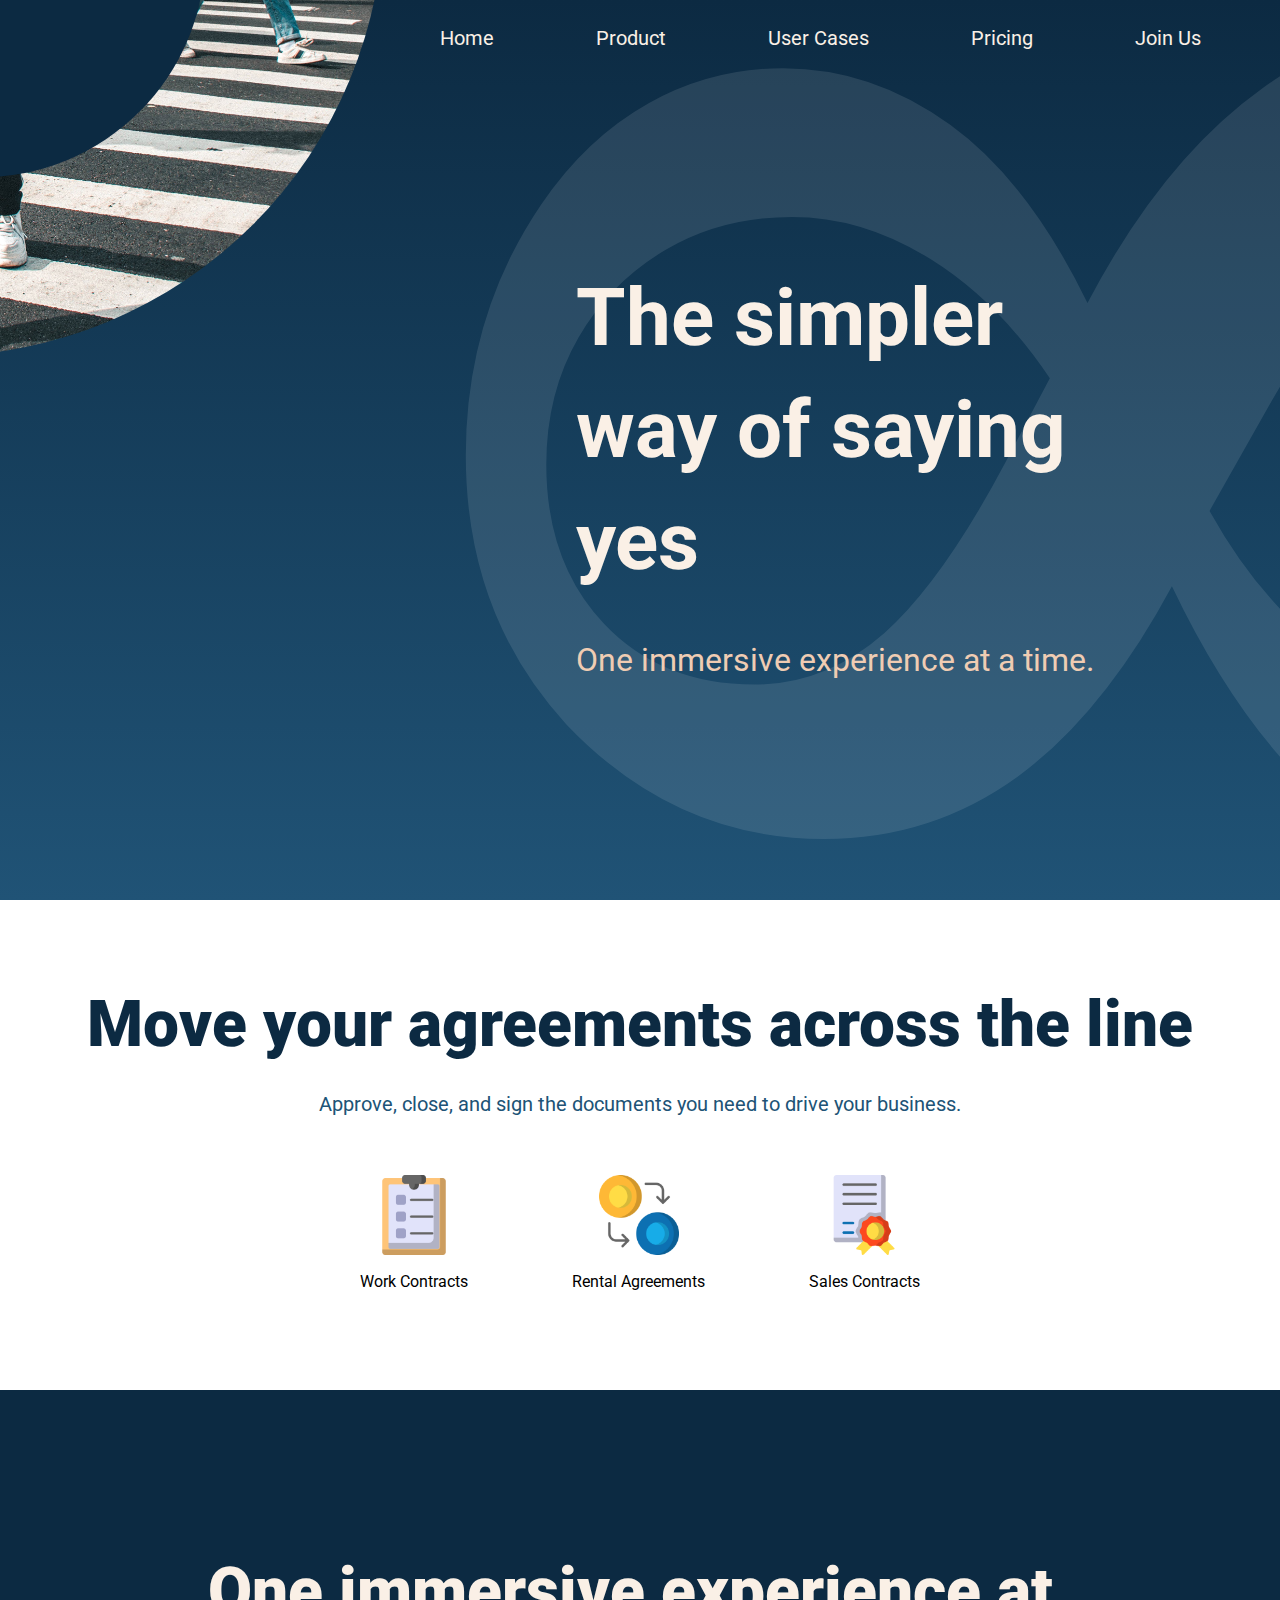
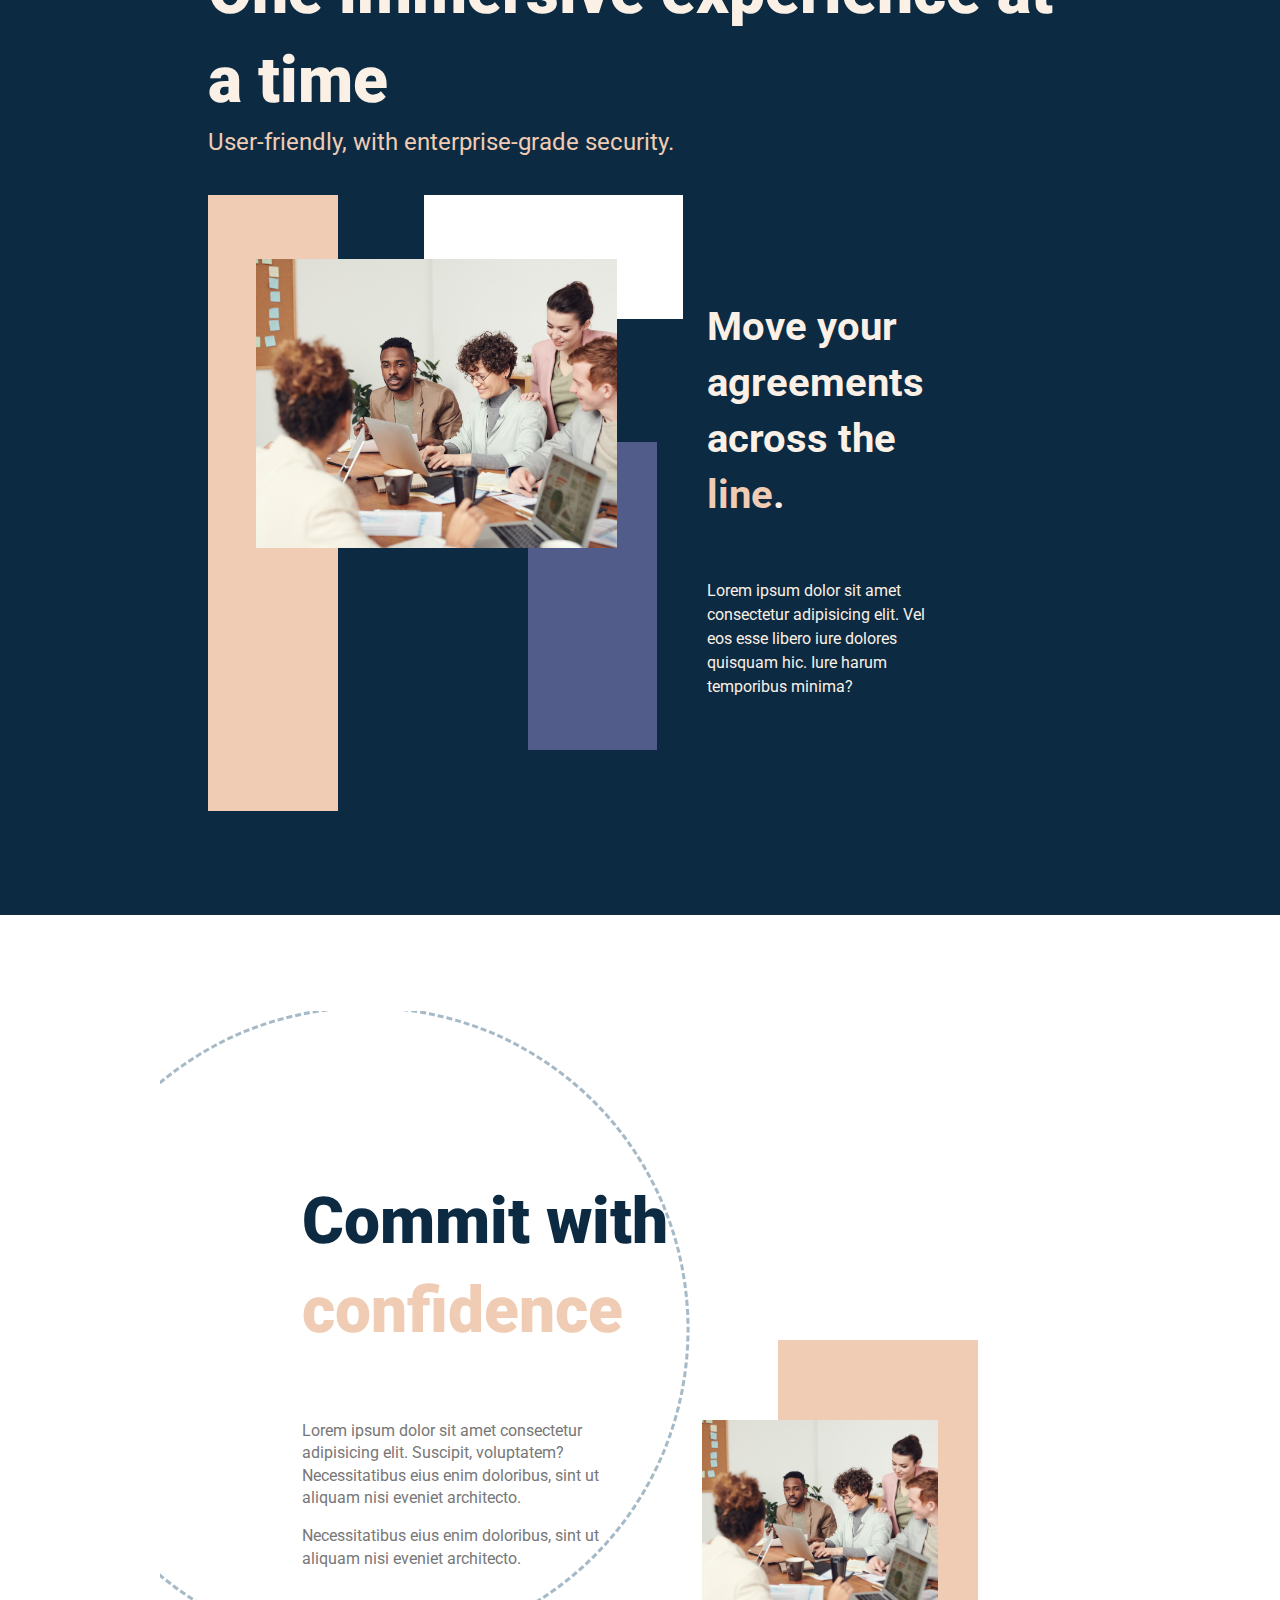
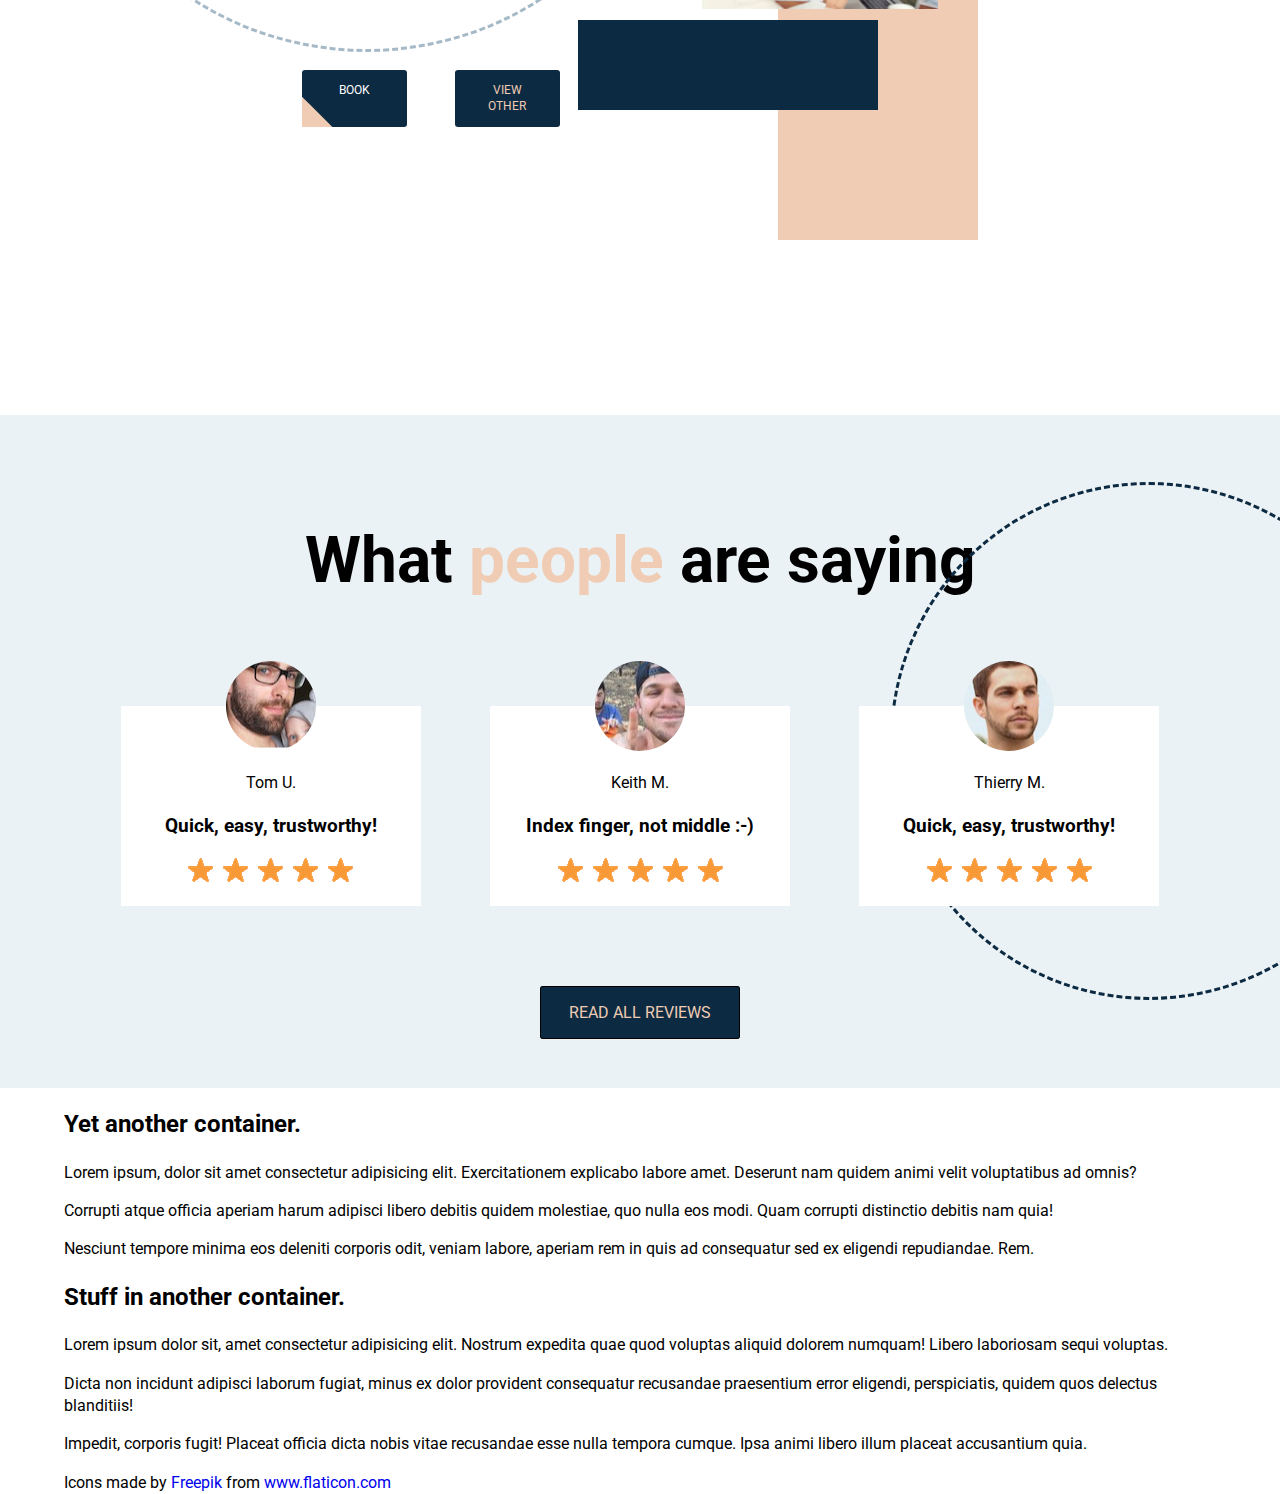
==== index.html @ a166f0db "first commit" ====
<!DOCTYPE html>
<html lang="en-US">
<head>
  <meta charset="UTF-8">
  <meta name="viewport" content="width=device-width, initial-scale=1.0">
  <meta http-equiv="x-ua-compatible" content="IE-edge">
  <link rel="stylesheet" href="styles/normalize.css">
  <link rel="stylesheet" href="styles/index.css">
  <link rel="icon" href="images/favicon.ico" type="image/x-icon" sizes="32x32">
  <link rel="preconnect" href="https://fonts.gstatic.com">
<link href="https://fonts.googleapis.com/css2?family=Libre+Baskerville:wght@400;700&display=swap" rel="stylesheet">
<link href="https://fonts.googleapis.com/css2?family=Roboto:wght@300;500;700;900&display=swap" rel="stylesheet"> 
  <title>CIH — Immersive Site</title>
</head>
<body>
  <div class="page-wrapper">
    <div class="street-image"></div>
    <header id="masthead" class="site-header">
      <nav class="main-nav">
        <ul class="container">
          <li class="list-item"><a href="#">Home</a></li>
          <li class="list-item"><a href="#">Product</a></li>
          <li class="list-item"><a href="#">User Cases</a></li>
          <li class="list-item"><a href="#">Pricing</a></li>
          <li class="list-item"><a href="#">Join Us</a></li>
        </ul>
      </nav>
      <div class="container title-wrapper">
        <div class="title-content">
          <h1 class="site-title">The simpler way of saying yes</h2>
          <p class="site-tag">One immersive experience at a time.</p>
        </div><!-- .content -->
      </div><!-- .container -->
    </header>

    <main class="container">
      <article class="contracts">
        <h2>Move your agreements across the line</h2>
        <p>Approve, close, and sign the documents you need to drive your business.</p>
        <ul class="contracts-list">
          <li>
            <div class="icon-container"><img src="images/icons/020-survey.png" alt="" class="icon"></div>
            <p>Work Contracts</p>
          </li>
          <li>
            <div class="icon-container"><img src="images/icons/029-exchange.png" alt="" class="icon"></div>
            <p>Rental Agreements</p>
          </li>
          <li>
            <div class="icon-container"><img src="images/icons/025-certificate.png" alt="" class="icon"></div>
            <p>Sales Contracts</p>
          </li>
        </ul>
      </article>
    </main>

    <section class="immersive">
      <div class="container">
        <h2>One immersive experience at a time</h2>
        <p>User-friendly, with enterprise-grade security.</p>
        <div class="immersive-body">
          <div class="immersive-img-wrapper">
            <img src="images/pexels-fauxels-3184339.jpg" alt="Photo by fauxels from Pexels"></div>
          <div class="immersive-content">
            <h3>Move your agreements across the <span>line</span>.</h3>
            <p>Lorem ipsum dolor sit amet consectetur adipisicing elit. Vel eos esse libero iure dolores quisquam hic. Iure harum temporibus minima?</p>
          </div>
        </div><!-- .immersive-body -->
      </div><!-- .container -->
    </section>

    <!-- https://css-tricks.com/need-lorem-ipsum-inside-html/ -->
    <div class="cta-block">
      <div class="container">
        <div class="cta-title-wrap">
          <h2>Commit with <span>confidence</span></h2>
        </div><!-- .cta-title-wrap -->

        <div class="cta-body">
          <div class="cta-sections">
            
            <div class="cta-text-wrap">
              <div class="cta-text">
                <p>Lorem ipsum dolor sit amet consectetur adipisicing elit. Suscipit, voluptatem? Necessitatibus eius enim doloribus, sint ut aliquam nisi eveniet architecto.</p>
                <p>Necessitatibus eius enim doloribus, sint ut aliquam nisi eveniet architecto.</p>
              </div><!-- .cta-text -->
              <div class="cta-btns">
                <!-- Links, not buttons: https://css-tricks.com/a-bit-on-buttons/ -->
                <ul class="btn-list">
                  <li><a href="#">book</a></li>
                  <li><a href="#">view other</a></li>
                </ul>
              </div><!-- cta-btns -->
            </div><!-- .cta-text-wrap -->

            <div class="cta-img-section">
              <div class="cta-img-wrap">
                <img src="images/pexels-fauxels-3184339.jpg" alt="Employees working together.">
              </div><!-- .cta-img-wrap -->
            </div><!-- .cta-img-section -->

          </div><!-- .cta-sections -->
        </div><!-- .cta-body -->

      </div><!-- .container -->
    </div><!-- .cta-block -->

    <section class="testamonials">
      <h2>What <span>people</span> are saying</h2>
      <ul class="testamonial-list container">
        <li class="testamonial-item">
          <div class="avatar"><img src="images/tom-usborne-gp.jpg" alt="testamonial author"></div>
          <p class="testamonial-author">Tom U.</p>
          <h3>Quick, easy, trustworthy!</h3>
          <ul class="testamonial-stars">
            <li class="star"><img src="images/icons/star-small.gif" alt="star"></li>
            <li class="star"><img src="images/icons/star-small.gif" alt="star"></li>
            <li class="star"><img src="images/icons/star-small.gif" alt="star"></li>
            <li class="star"><img src="images/icons/star-small.gif" alt="star"></li>
            <li class="star"><img src="images/icons/star-small.gif" alt="star"></li>
          </ul>
        </li>
        <li class="testamonial-item">
          <div class="avatar"><img src="images/keith-meetup.jpeg" alt="testamonial author"></div>
          <p class="testamonial-author">Keith M.</p>
          <h3>Index finger, not middle :-)</h3>
          <ul class="testamonial-stars">
            <li class="star"><img src="images/icons/star-small.gif" alt="star"></li>
            <li class="star"><img src="images/icons/star-small.gif" alt="star"></li>
            <li class="star"><img src="images/icons/star-small.gif" alt="star"></li>
            <li class="star"><img src="images/icons/star-small.gif" alt="star"></li>
            <li class="star"><img src="images/icons/star-small.gif" alt="star"></li>
          </ul>
        </li>
        <li class="testamonial-item">
          <div class="avatar"><img src="images/thierry-muller-at-xwp-dot-co.jpg" alt="testamonial author"></div>
          <p class="testamonial-author">Thierry M.</p>
          <h3>Quick, easy, trustworthy!</h3>
          <ul class="testamonial-stars">
            <li class="star"><img src="images/icons/star-small.gif" alt="star"></li>
            <li class="star"><img src="images/icons/star-small.gif" alt="star"></li>
            <li class="star"><img src="images/icons/star-small.gif" alt="star"></li>
            <li class="star"><img src="images/icons/star-small.gif" alt="star"></li>
            <li class="star"><img src="images/icons/star-small.gif" alt="star"></li>
          </ul>
        </li>
      </ul>
      <div class="testamonial-btn btn"><a href="#">read all reviews</a></div>
    </section>























    <div class="container other">
      <article>
        <h2>Yet another container.</h2>
        <p>Lorem ipsum, dolor sit amet consectetur adipisicing elit. Exercitationem explicabo labore amet. Deserunt nam quidem animi velit voluptatibus ad omnis?</p>
        <p>Corrupti atque officia aperiam harum adipisci libero debitis quidem molestiae, quo nulla eos modi. Quam corrupti distinctio debitis nam quia!</p>
        <p>Nesciunt tempore minima eos deleniti corporis odit, veniam labore, aperiam rem in quis ad consequatur sed ex eligendi repudiandae. Rem.</p>
      </article>
    </div>

    <div class="container yet-another">
      <h2>Stuff in another container.</h2>
      <p>Lorem ipsum dolor sit, amet consectetur adipisicing elit. Nostrum expedita quae quod voluptas aliquid dolorem numquam! Libero laboriosam sequi voluptas.</p>
      <p>Dicta non incidunt adipisci laborum fugiat, minus ex dolor provident consequatur recusandae praesentium error eligendi, perspiciatis, quidem quos delectus blanditiis!</p>
      <p>Impedit, corporis fugit! Placeat officia dicta nobis vitae recusandae esse nulla tempora cumque. Ipsa animi libero illum placeat accusantium quia.</p>
    </div>

    <div class="container">Icons made by <a href="https://www.flaticon.com/authors/freepik" title="Freepik">Freepik</a> from <a href="https://www.flaticon.com/" title="Flaticon">www.flaticon.com</a></div>


  </div><!-- .page-wrapper -->

</body>
</html>
---- styles/index.css ----
/*
colors
  darkblue:   #0c2a42
  lightblue:  #205376
  peach:      #efccb3 

fonts:
  font-family: 'Libre Baskerville', serif;

icon pack:

  
Jimages:
Photo by Alexander Daoud from Pexels
blue dress Photo by Hakeem James Hausley from Pexels
man feet Photo by Ketut Subiyanto from Pexels
group Photo by Alexander Daoud from Pexels
*/

/* Reset */
* {
  box-sizing: border-box;
}
body {
  margin: 0;
}
ul {
  list-style: none;
  padding: 0;
}
ul li {
  padding 0:
}
a {
  text-decoration: none;
}
img {
  display: block;
}

html {
  font-family: 'Roboto', sans-serif;
  font-weight: 400;
  line-height: 1.4;
  padding: 0;
  margin: 0;
}

/* header styles */
.page-wrapper {
  overflow: hidden;
  /* background: linear-gradient(#0c2a42, #205376); */
}
.site-header {
  height: 100vh;
  display: flex;
  flex-direction: column;
  background: linear-gradient(#0c2a42, #205376);
  position: relative;
}
.street-image {
  position: absolute;
  top: -60%;
  left: -40%;
  height: 70vw;
  width: 70vw;
  background: right / 100% no-repeat url('../images/pexels-alexander-daoud-3171622.jpg');
  border-radius: 50%;
  z-index: 100;
}
.street-image::after {
  content: '';
  position: absolute;
  height: 50%;
  width: 50%;
  top: 60%;
  left: 60%;
  /* translate(horiz coordinate, vert coordinate) */
  transform: translate(-60%, -60%);
  border-radius: 50%;
  background-color: #0c2a42
}
.site-header::before {
  content: '8';
  font-family: 'Libre Baskerville', serif;
  font-size: 140vw;
  position: absolute;
  right: -500px;
  top: 50%;
  transform: translate(0, -50%) rotate(-90deg);
  color: #fff;
  opacity: 0.10;
  z-index: 1;
}
.container {
  width: 90%;
  max-width: 1440px;
  margin: 0 auto;
  /* border: solid 1px blue; */
  z-index: 100;
}

/* main navigation */
.main-nav {
  z-index: 100;
}
.main-nav > ul {
  display: flex;
  justify-content: flex-end;
  padding: 1.5em 0;
  list-style: none;
}
.list-item {
  margin-left: 4.5em;
}
.list-item a {
  color: linen;
  text-decoration: none;
  font-size: 1.25em;
  padding: .75em;
  /* border: solid 2px pink; */
}
.title-wrapper h1 {
  font-size: 5em;
  color: linen;
  margin: 0 0 .5em;
}
.site-tag {
  font-size: 2em;
  color: #efccb3;
}
.title-wrapper {
  /* flex-grow | flex-shrink | flex-basis
  default -> flex: 0 1 auto; */
  display: flex;
  flex-grow: 1;
  align-items: center;
  justify-content: flex-end;
}
.title-content {
  /* border: solid 2px lime; */
  padding: 0 5% 0 0;
  max-width: 50vw;
}

/* Main content */
main.container,
.immersive,
.cta-block,
.testamonial-block {
  margin: 5em auto;
}

/* Products section */
.contracts {
  /* border: solid 2px red; */
}
.contracts > h2,
.contracts > p {
  text-align: center;
  color: #205376;
}
.contracts > h2,
.immersive .container > h2,
.cta-block h2 {
  font-size: 4em;
  font-weight: 900;
  margin-bottom: 0;
  color: #0c2a42;
}
.contracts > p {
  font-size: 1.25em;
  font-weight: 400; 
}
.contracts-list {
  display: flex;
  justify-content: center;
  margin: 5% 20%;
  /* margin: 0 auto; */
  /* max-width: 75vw; */
  /* border: solid 2px green; */
}
.contracts-list li {
  display: flex;
  flex-direction:column;
  align-items: center;
}
.contracts-list > li:nth-child(2) {
  margin: 0 15%;
}
/* 'align-items: center;' does not center <p> text at small screens */
.contracts-list > li p {
  text-align: center;
}
.icon-container > img {
  width: 80px;
}

/* Immersive section */
.immersive {
  background-color: #0c2a42;
  padding: 6.5em 10em;
  overflow: hidden;
}
.immersive-body {
  display: flex;
  /* don't seem to need this: flex-grow: 1; */
  padding: 4em 4em 6em 3em;
  position: relative;
}
.immersive .container > h2 {
  color: linen;
}
.immersive .container > p {
  color: #efccb3;
  font-size: 1.5em;
  margin: 0 0 1.5em 0;
}
.immersive-content {
  display: flex;
  flex-direction: column;
  align-items: center;
  width: 30%;
}
.immersive-content > h3,
.immersive-content > p {
  color: linen;
}
.immersive-content h3 {
  font-size: 2.5em;;
}
.immersive-content p {
  font-size: 1em;
  line-height: 1.5em;
}
span {
  color: #efccb3;
}
.immersive-img-wrapper {
  width: 60%;
  /* position: relative; */
}
.immersive-img-wrapper img {
  /* height: 50%; */
  width: 80%;
  z-index: 100;
}
.immersive-img-wrapper {
  z-index: 100;
}
.immersive-body::after {
  content: '';
  display: block;
  width: 15%;
  height: 100%;
  background-color: #efccb3;
  top: 0;
  left: 0;
  position: absolute;
  z-index: 1;
}
.immersive-body::before {
  content: '';
  display: block;
  position: absolute;
  width: 30%;
  height: 20%;
  background-color: #fff;
  top: 0;
  right: 45%;
  position: absolute;
  z-index: 1;
}
.immersive-img-wrapper::before {
  content: '';
  display: block;
  position: absolute;
  width: 15%;
  height: 50%;
  background-color: #515c8b;
  top: 40%;
  right: 48%;
  z-index: -1;
}
.immersive::before {
  /* content: ''; */
  position: absolute;
  width: 110vw;
  height: 110vh;
  border: dashed 2px #fff;
  opacity: 0.4;
  right: -5%;
  top: 160%;
  border-radius: 50%;
}

/* CTA block */
.cta-block {
  padding: 4em 6.5em 9em 6.5em;
  min-height: 80vh;
  overflow: hidden;
  margin: 6em 10em;
}
.cta-block > div {
  height: 100%;
  display: flex;
  flex-direction: column;
  padding: 3em 0;
  position: relative;
}
.cta-title-wrap h2 {
  color: #0c2a42;
  margin-bottom: 1em;
}
.cta-body {
  /* padding-bottom: 8em; */
}
.cta-body::before {
  /* not succeeding in making resposive :( */
  content: '';
  position: absolute;
  height: 50vw;
  width: 50vw;
  border: dashed 3px #205376;
  border-radius: 50%;
  top: -10%;
  left: 0;
  transform: translate(-40%, 0);
  opacity: 0.4;
}
.cta-sections {
  display: flex;
  flex-direction: row;
}
.cta-text-wrap {
  padding: 0 2em 0 0;
  width: 50%;
  color: #777;
  display: flex;
  flex-direction: column;
  justify-content: space-around;
}
.cta-text-wrap p:first-child {
  margin-top: 0;
}
.cta-text {
  padding-bottom: 22%;
}
.cta-img-section {
  width: 50%;
  position: relative;
}
.cta-img-wrap {
  width: 70%;
  position: absolute;
  right: 40px;
}
.cta-img-wrap img {
  width: 100%;
}
.cta-btns ul {
  display: flex;
  margin-bottom: 0;
  position: relative;
  overflow: hidden;
}
.cta-btns ul li {
  width: 35%;
  margin-right: 3em;
  background-color: #0c2a42;
  border-radius: 3px;
}
.cta-btns ul li a {
  display: inline-block;
  width: 100%;
  padding: 1em 1.75em;
  text-transform: uppercase;
  font-size: .75em;
  color: #fff;
  text-align: center;
}
.btn-list li:last-child a {
  /* last-child goes on list-item, not anchor */
  color: #efccb3;
}
.btn-list li:first-child::before {
  content: '';
  width: 50px;
  height: 50px;
  position: absolute;
  background-color: #efccb3;
  transform: rotate(45deg);
  bottom: -25px;
  left: -30px;
}
.cta-img-wrap::before {
  content:'';
  position: absolute;
  height: 500px;
  width: 200px;
  background-color: #efccb3;
  z-index: -1;
  right: -40px;
  top:-80px;
}
.cta-img-wrap::after {
  content:'';
  position: absolute;
  height: 90px;
  width: 300px;
  background-color:#0c2a42;
  z-index: -1;
  right: 60px;
  top: 200px;
} 

/* Testamonial Block */
.testamonials {
  padding: 3em 0 4em 0;
  background-color: #ebf2f5;
  overflow: hidden;
  position: relative;
}
.testamonials::before {
  content: '';
  position: absolute;
  width: 40vw;
  height: 40vw;
  border: dashed 3px #0c2a42;
  display: block;
  right: -10%;
  border-radius: 50%;
  top: 10%;
}
.testamonials h2 {
  font-size: 4em;
  text-align: center;
  margin-bottom: 0;
}
.testamonial-list {
  position: relative; /* need for z-index */
  display: flex;
  justify-content: center;
  flex-wrap: wrap;
  z-index: 10;
}
.testamonial-list > li {
  margin-left: 3%;
  margin-right: 3%;
  margin-top: 100px;
  position: relative;
  padding-top: 50px;
}
.avatar {
  border-radius: 50%;
  width: 30%;
  padding-bottom: 30%;
  position: absolute;
  overflow: hidden;
  top: 0;
  left: 50%;
  transform: translate( -50%, -50%);
  margin-bottom: 100px;
}
.avatar > img {
  /* border-radius: 50%; */
  position: absolute;
  top: 30%;
  left: 50%;
  transform: translate(-50%, -50%);
}
.testamonial-item {
  display: inline-block;
  padding: 3em 0 1.5em 0;
  background-color: #fff;
  flex: 0 300px;
  margin-bottom: 6em;
  /* border: solid 1px black; */
}
.testamonial-item p,
.testamonial-item h3 {
  text-align: center;
}
.testamonial-stars {
  display: flex;
  justify-content: center;
}
.testamonial-stars li {
  margin: 0 5px;
}
.testamonial-btn {
  text-align: center;
}
.testamonial-btn a {
  border: solid 1px black;
  padding: 1em 1.75em;
  background-color: #0c2a42;
  text-transform: uppercase;
  color: #efccb3;
  border-radius: 3px;
}
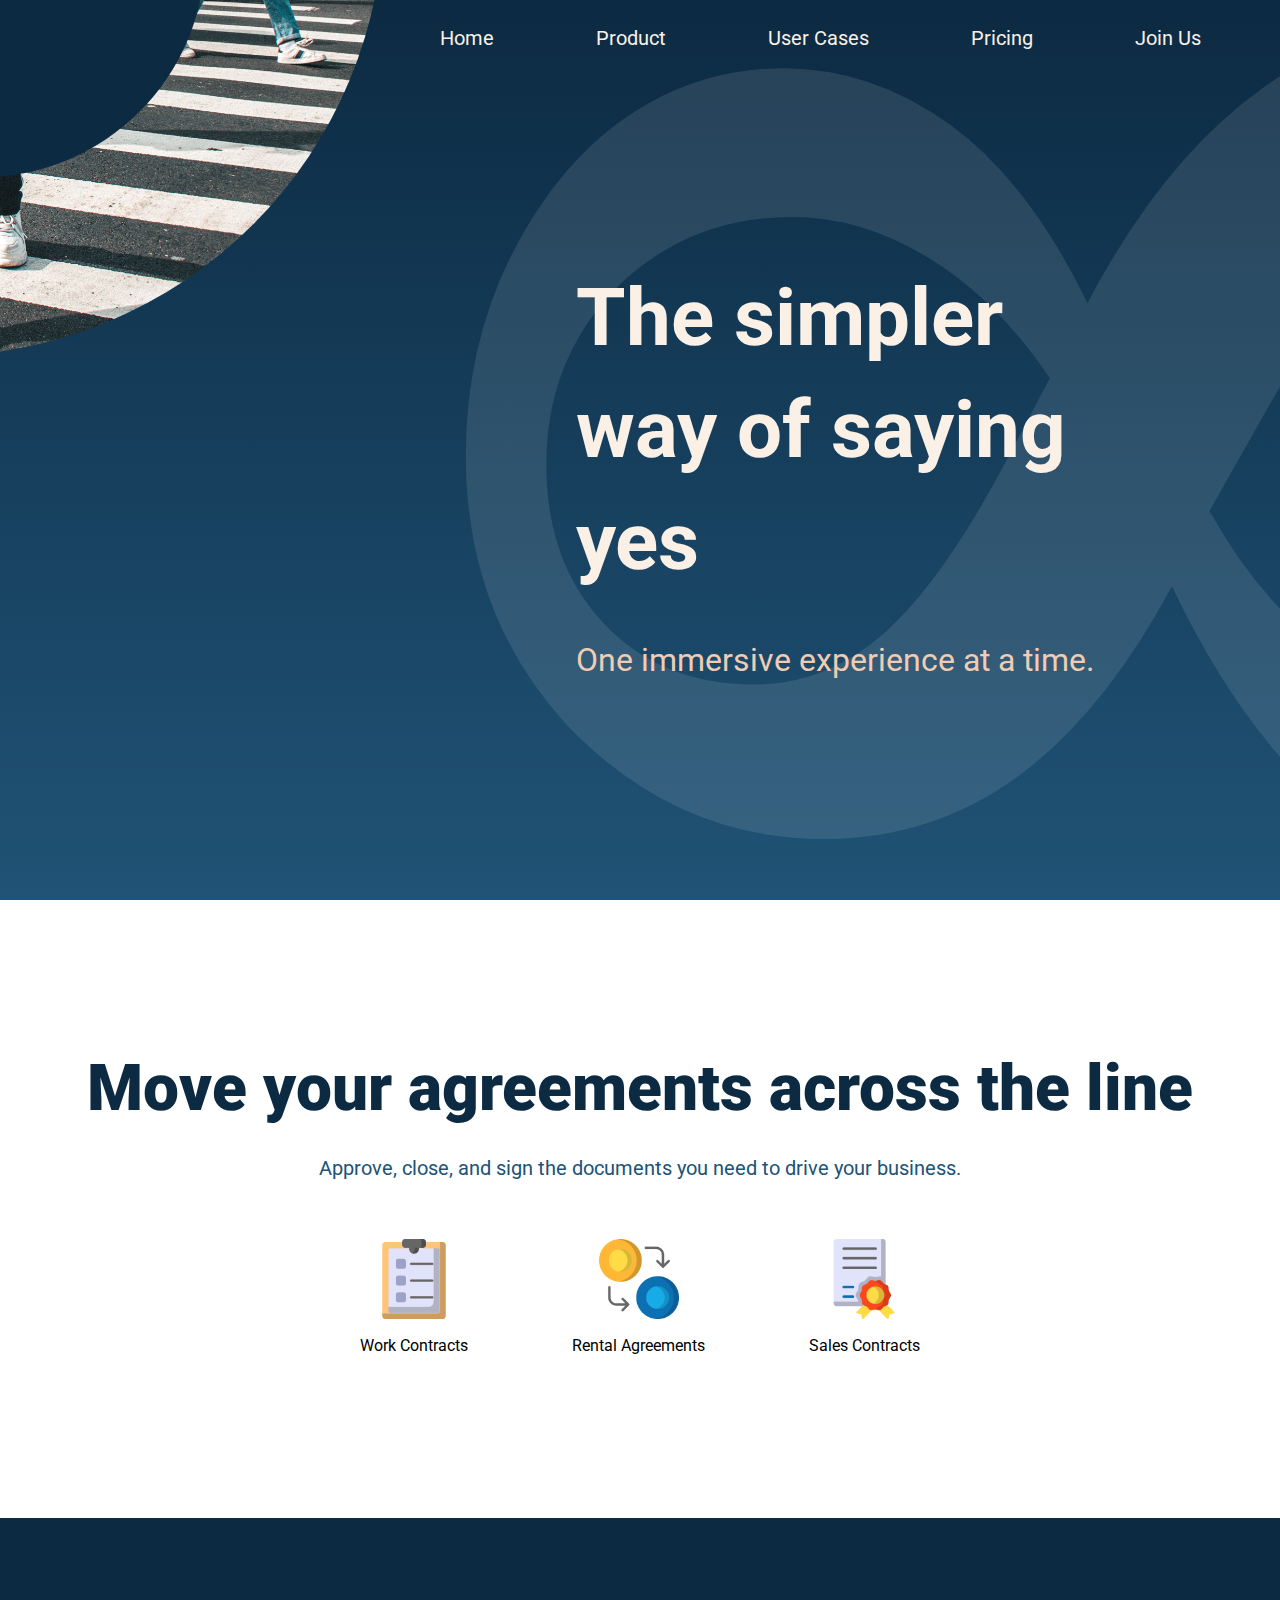
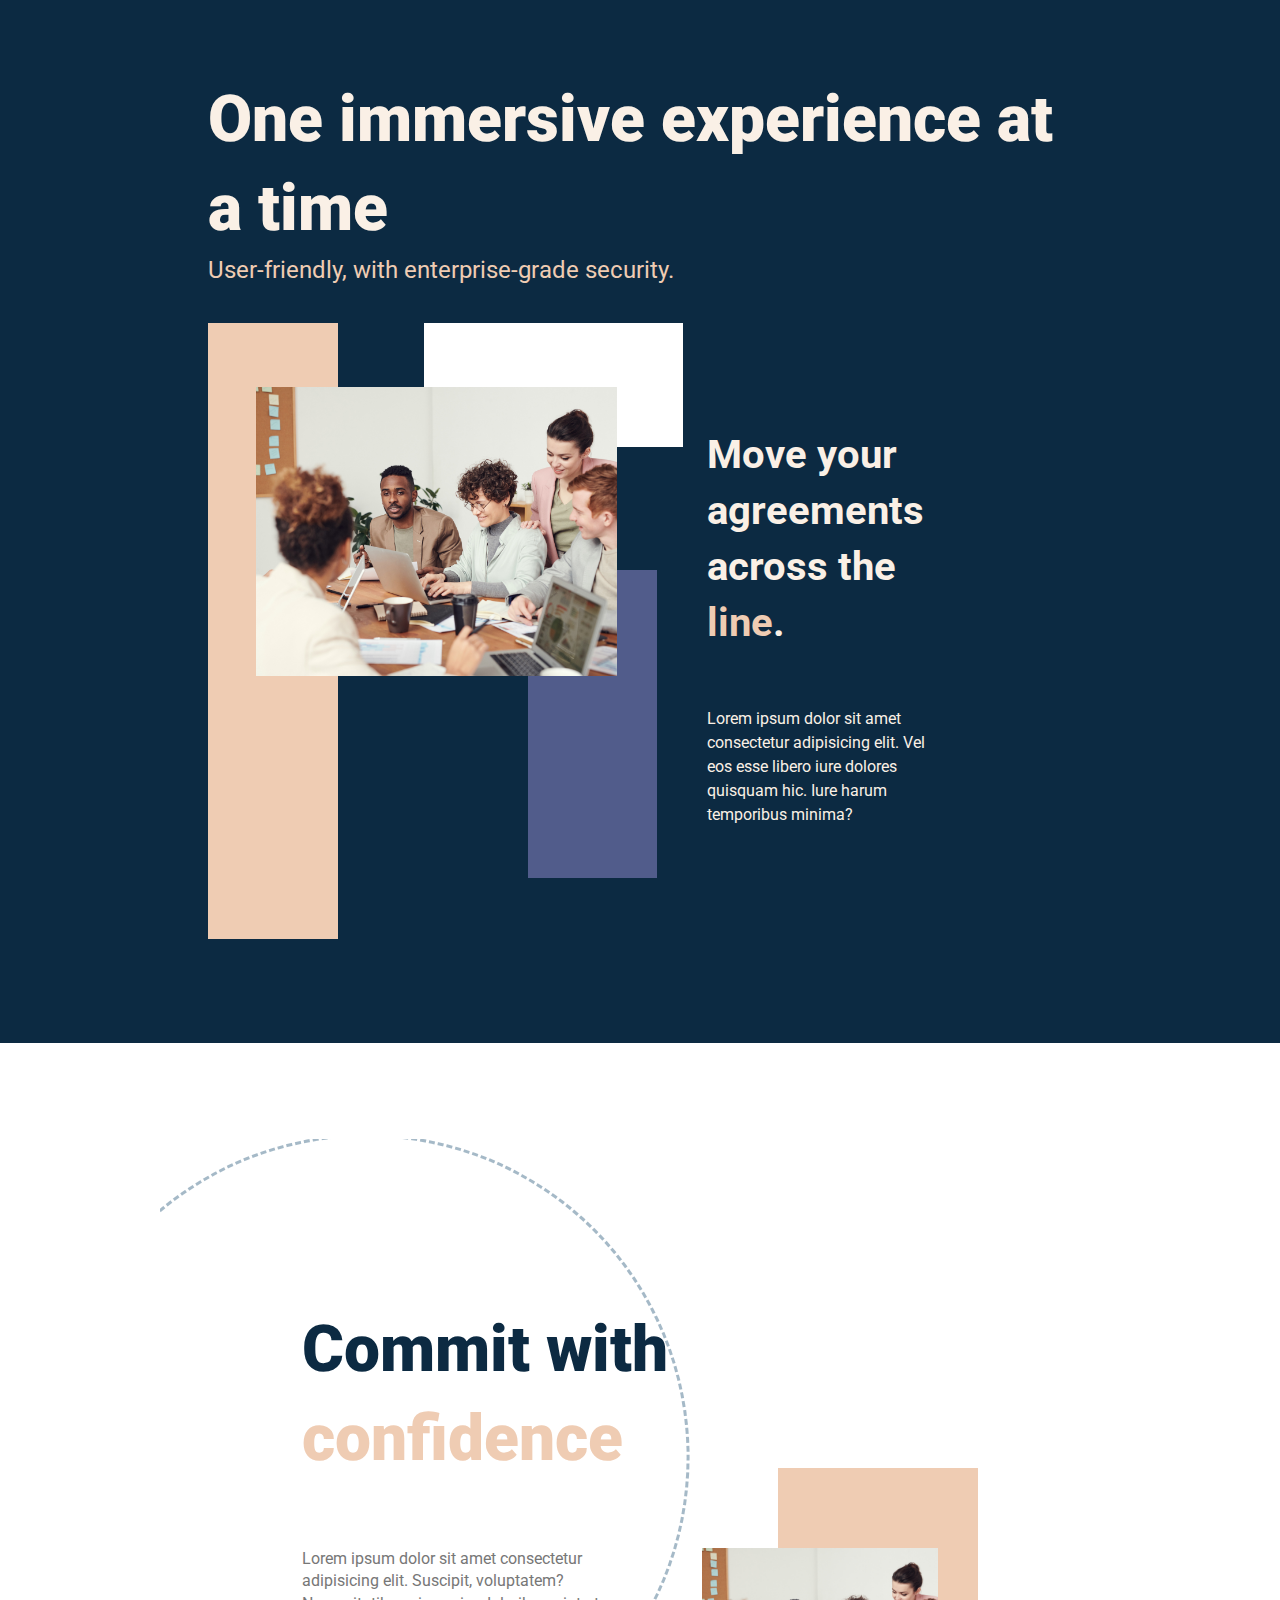
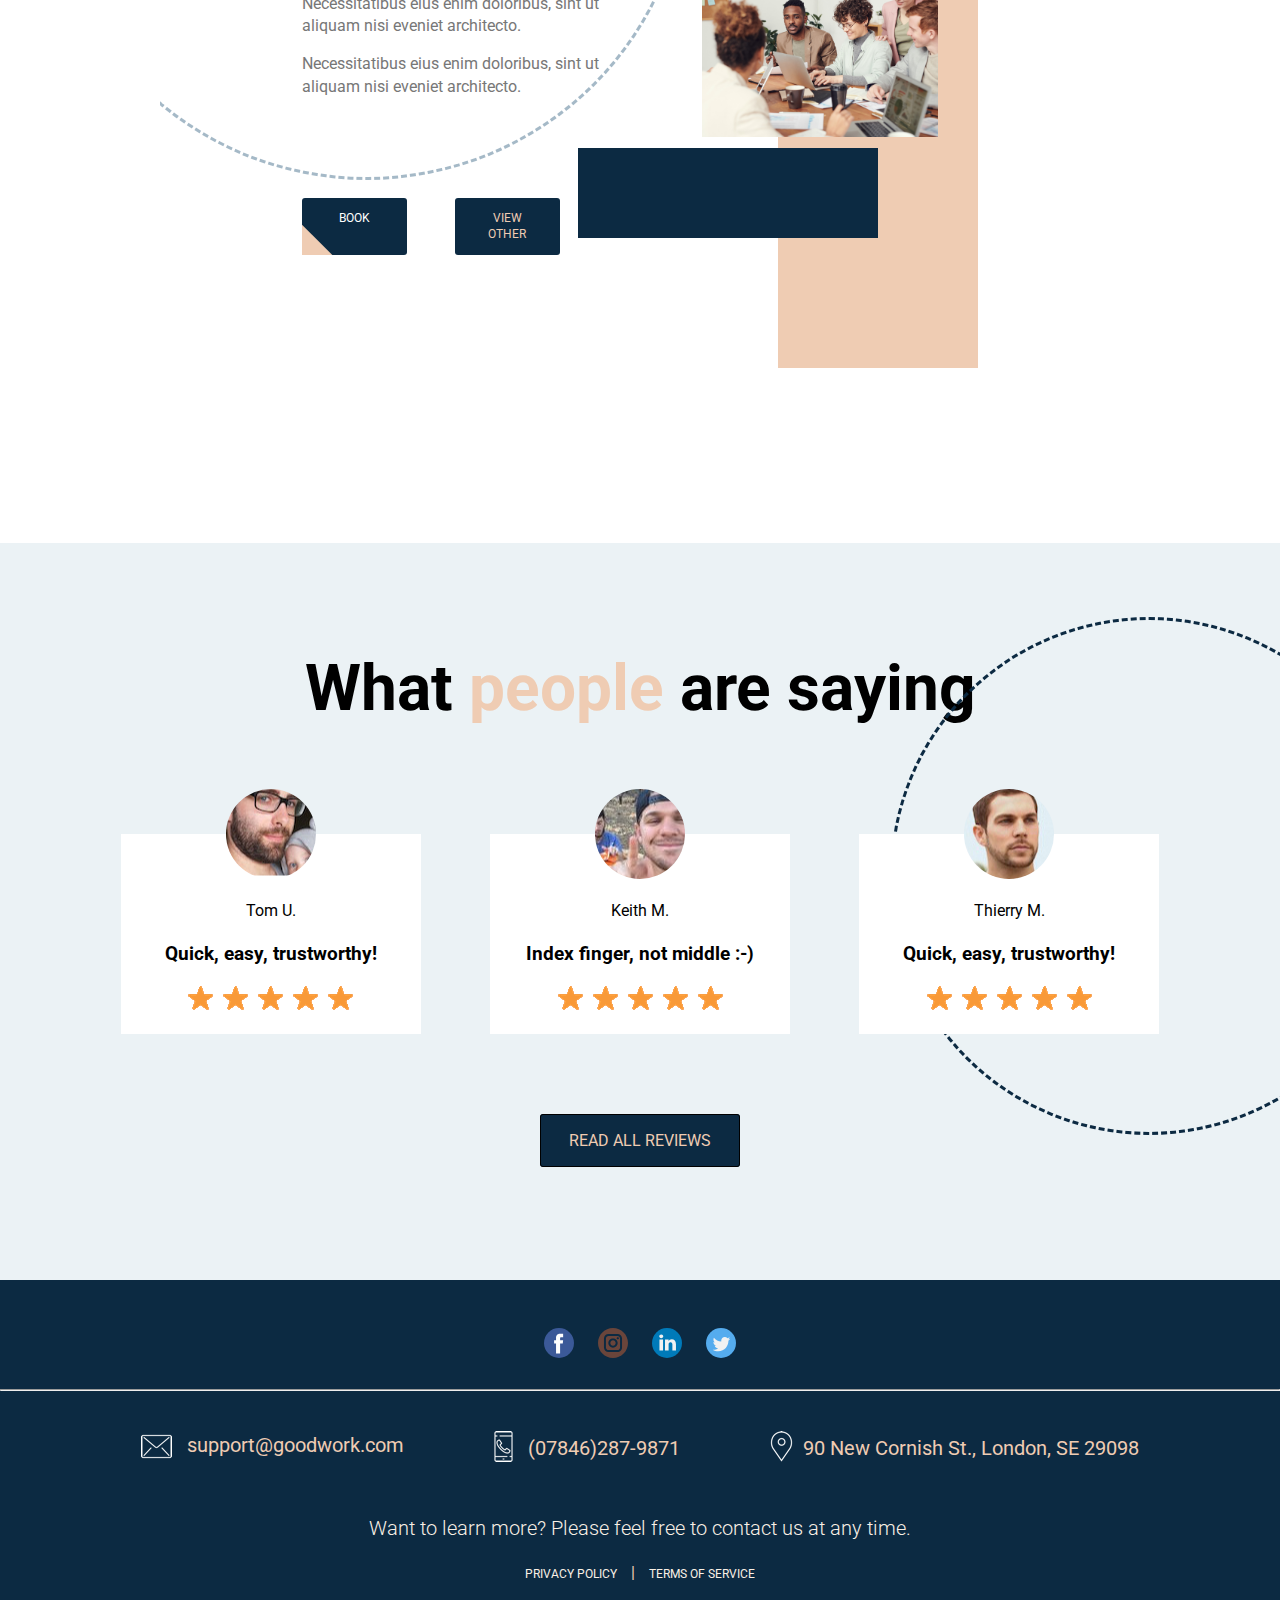
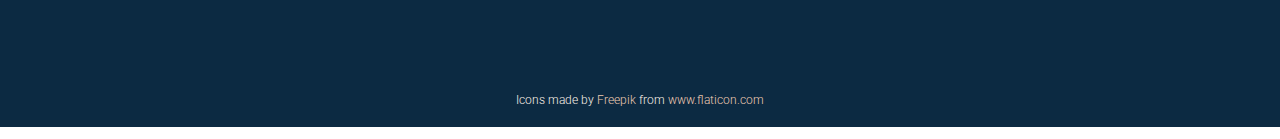
==== commit 89d3e08b: "Add testamonials, footer sections. Complete first draft." ====
--- a/index.html
+++ b/index.html
@@ -5,6 +5,7 @@
   <meta name="viewport" content="width=device-width, initial-scale=1.0">
   <meta http-equiv="x-ua-compatible" content="IE-edge">
   <link rel="stylesheet" href="styles/normalize.css">
+  <link rel="stylesheet" href="styles/all.css">
   <link rel="stylesheet" href="styles/index.css">
   <link rel="icon" href="images/favicon.ico" type="image/x-icon" sizes="32x32">
   <link rel="preconnect" href="https://fonts.gstatic.com">
@@ -68,7 +69,7 @@
         </div><!-- .immersive-body -->
       </div><!-- .container -->
     </section>
-
+    
     <!-- https://css-tricks.com/need-lorem-ipsum-inside-html/ -->
     <div class="cta-block">
       <div class="container">
@@ -147,49 +148,39 @@
       </ul>
       <div class="testamonial-btn btn"><a href="#">read all reviews</a></div>
     </section>
-
-
-
-
-
-
-
-
-
-
-
-
-
-
-
-
-
-
-
-
-
-
-
-    <div class="container other">
-      <article>
-        <h2>Yet another container.</h2>
-        <p>Lorem ipsum, dolor sit amet consectetur adipisicing elit. Exercitationem explicabo labore amet. Deserunt nam quidem animi velit voluptatibus ad omnis?</p>
-        <p>Corrupti atque officia aperiam harum adipisci libero debitis quidem molestiae, quo nulla eos modi. Quam corrupti distinctio debitis nam quia!</p>
-        <p>Nesciunt tempore minima eos deleniti corporis odit, veniam labore, aperiam rem in quis ad consequatur sed ex eligendi repudiandae. Rem.</p>
-      </article>
-    </div>
-
-    <div class="container yet-another">
-      <h2>Stuff in another container.</h2>
-      <p>Lorem ipsum dolor sit, amet consectetur adipisicing elit. Nostrum expedita quae quod voluptas aliquid dolorem numquam! Libero laboriosam sequi voluptas.</p>
-      <p>Dicta non incidunt adipisci laborum fugiat, minus ex dolor provident consequatur recusandae praesentium error eligendi, perspiciatis, quidem quos delectus blanditiis!</p>
-      <p>Impedit, corporis fugit! Placeat officia dicta nobis vitae recusandae esse nulla tempora cumque. Ipsa animi libero illum placeat accusantium quia.</p>
-    </div>
-
-    <div class="container">Icons made by <a href="https://www.flaticon.com/authors/freepik" title="Freepik">Freepik</a> from <a href="https://www.flaticon.com/" title="Flaticon">www.flaticon.com</a></div>
-
-
+    
+    <footer class="colophon">
+      <div class="social-wrap">
+        <ul class="container social-media">
+          <li><a href="#"><img src="images/icons/001-facebook.svg" alt="facebook"></a></li>
+          <li><a href="#"><img src="images/icons/004-instagram.svg" alt="instagram"></a></li>
+          <li><a href="#"><img src="images/icons/003-linkedin.svg" alt="linked-in"></a></li>
+          <li><a href="#"><img src="images/icons/002-twitter.svg" alt="twitter"></a></li>
+        </ul>
+      </div>
+      <hr>
+      <div class="contact-wrap">
+        <ul class="container contact-list">
+          <li>
+            <a href="mailto:support@goodwork.com">
+              <img src="images/icons/email.png" alt="contact info"> support@goodwork.com</a></li>
+          <li>
+            <a href="#">
+              <img src="images/icons/phone.png" alt="contact info"> (07846)287-9871</a></li>
+          <li>
+            <a href="#">
+              <img src="images/icons/placeholder.png" alt="contact info">90 New Cornish St., London, SE 29098</a></li>
+        </ul>
+      </div>
+      <p>Want to learn more? Please feel free to contact us at any time.</p>
+      <ul class="legal container">
+        <li><a href="#">Privacy Policy</a></li>
+        <span>|</span>
+        <li><a href="#">Terms of Service</a></li>
+      </ul>
+      <div class="container icons"><p>Icons made by <a href="https://www.flaticon.com/authors/freepik" title="Freepik">Freepik</a> from <a href="https://www.flaticon.com/" title="Flaticon">www.flaticon.com</a></p>
+      </div><!-- .icons -->
+    </footer>
   </div><!-- .page-wrapper -->
-
 </body>
 </html>--- a/styles/index.css
+++ b/styles/index.css
@@ -8,6 +8,7 @@
   font-family: 'Libre Baskerville', serif;
 
 icon pack:
+<div>Icons made by <a href="https://www.freepik.com" title="Freepik">Freepik</a> from <a href="https://www.flaticon.com/" title="Flaticon">www.flaticon.com</a></div>
 
   
 Jimages:
@@ -144,7 +145,6 @@
 }
 
 /* Main content */
-main.container,
 .immersive,
 .cta-block,
 .testamonial-block {
@@ -154,6 +154,9 @@
 /* Products section */
 .contracts {
   /* border: solid 2px red; */
+}
+main.container {
+  margin: 9em auto;
 }
 .contracts > h2,
 .contracts > p {
@@ -416,7 +419,7 @@
 
 /* Testamonial Block */
 .testamonials {
-  padding: 3em 0 4em 0;
+  padding: 3em 0 8em 0;
   background-color: #ebf2f5;
   overflow: hidden;
   position: relative;
@@ -500,3 +503,87 @@
   border-radius: 3px;
 }
 
+/* Footer */
+.colophon {
+  background-color: #0c2a42;
+  padding: 3em 0 0 0;
+}
+.social-wrap {
+  padding-bottom: 1em;
+}
+.contact-list li a {
+  color: #efccb3;
+  padding: .75em 0;
+}
+.colophon p {
+  text-align: center;
+  color: linen;
+  font-weight: 300;
+  font-size: 1.25em;
+  margin-top: 0;
+}
+.contact-list {
+  display: flex;
+  flex-wrap: wrap;
+  justify-content: space-around;
+  padding: 2em;
+}
+.contact-list li {
+  padding-bottom: 1em;
+  font-size: 1.25em;
+}
+.social-media,
+.legal {
+  text-align: center;
+}
+.social-media li,
+.legal li {
+  display: inline-block;
+  margin: 0 10px;
+}
+.social-media li a img {
+  height: 30px; /* too fuzy when larger than 30px */
+  width: 30px;
+  display: inline;
+}
+.contact-list li a img {
+  display: inline;
+  margin-right: 10px;
+  vertical-align: bottom;
+}
+.legal li a {
+  color: linen;
+  font-size: .75em;
+  text-transform: uppercase;
+}
+.icons p {
+  padding: 4em 0 1.5em 0;
+  margin-top: 5em;
+  font-size: .75em;
+}
+.icons p a {
+  color: #efccb3;
+}
+
+
+
+
+
+
+
+
+
+
+
+
+
+
+
+
+
+
+
+
+
+
+
